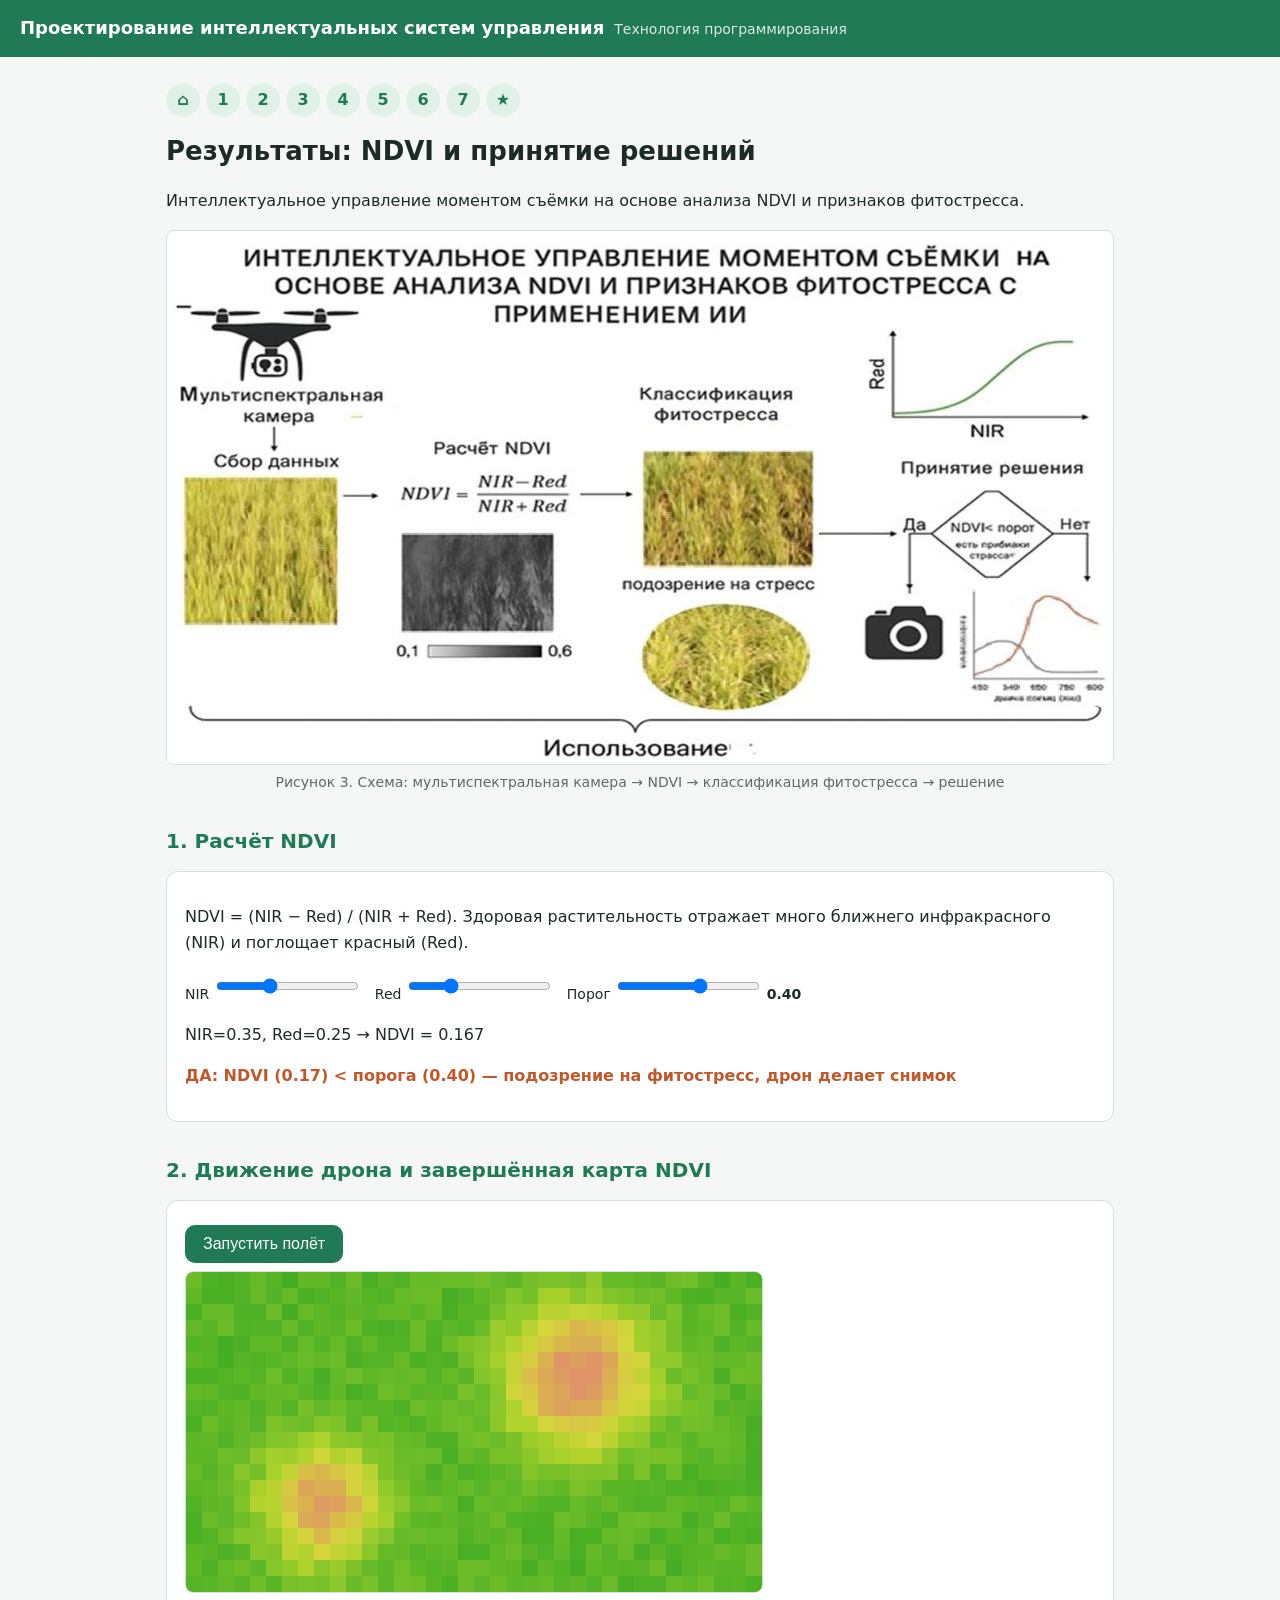
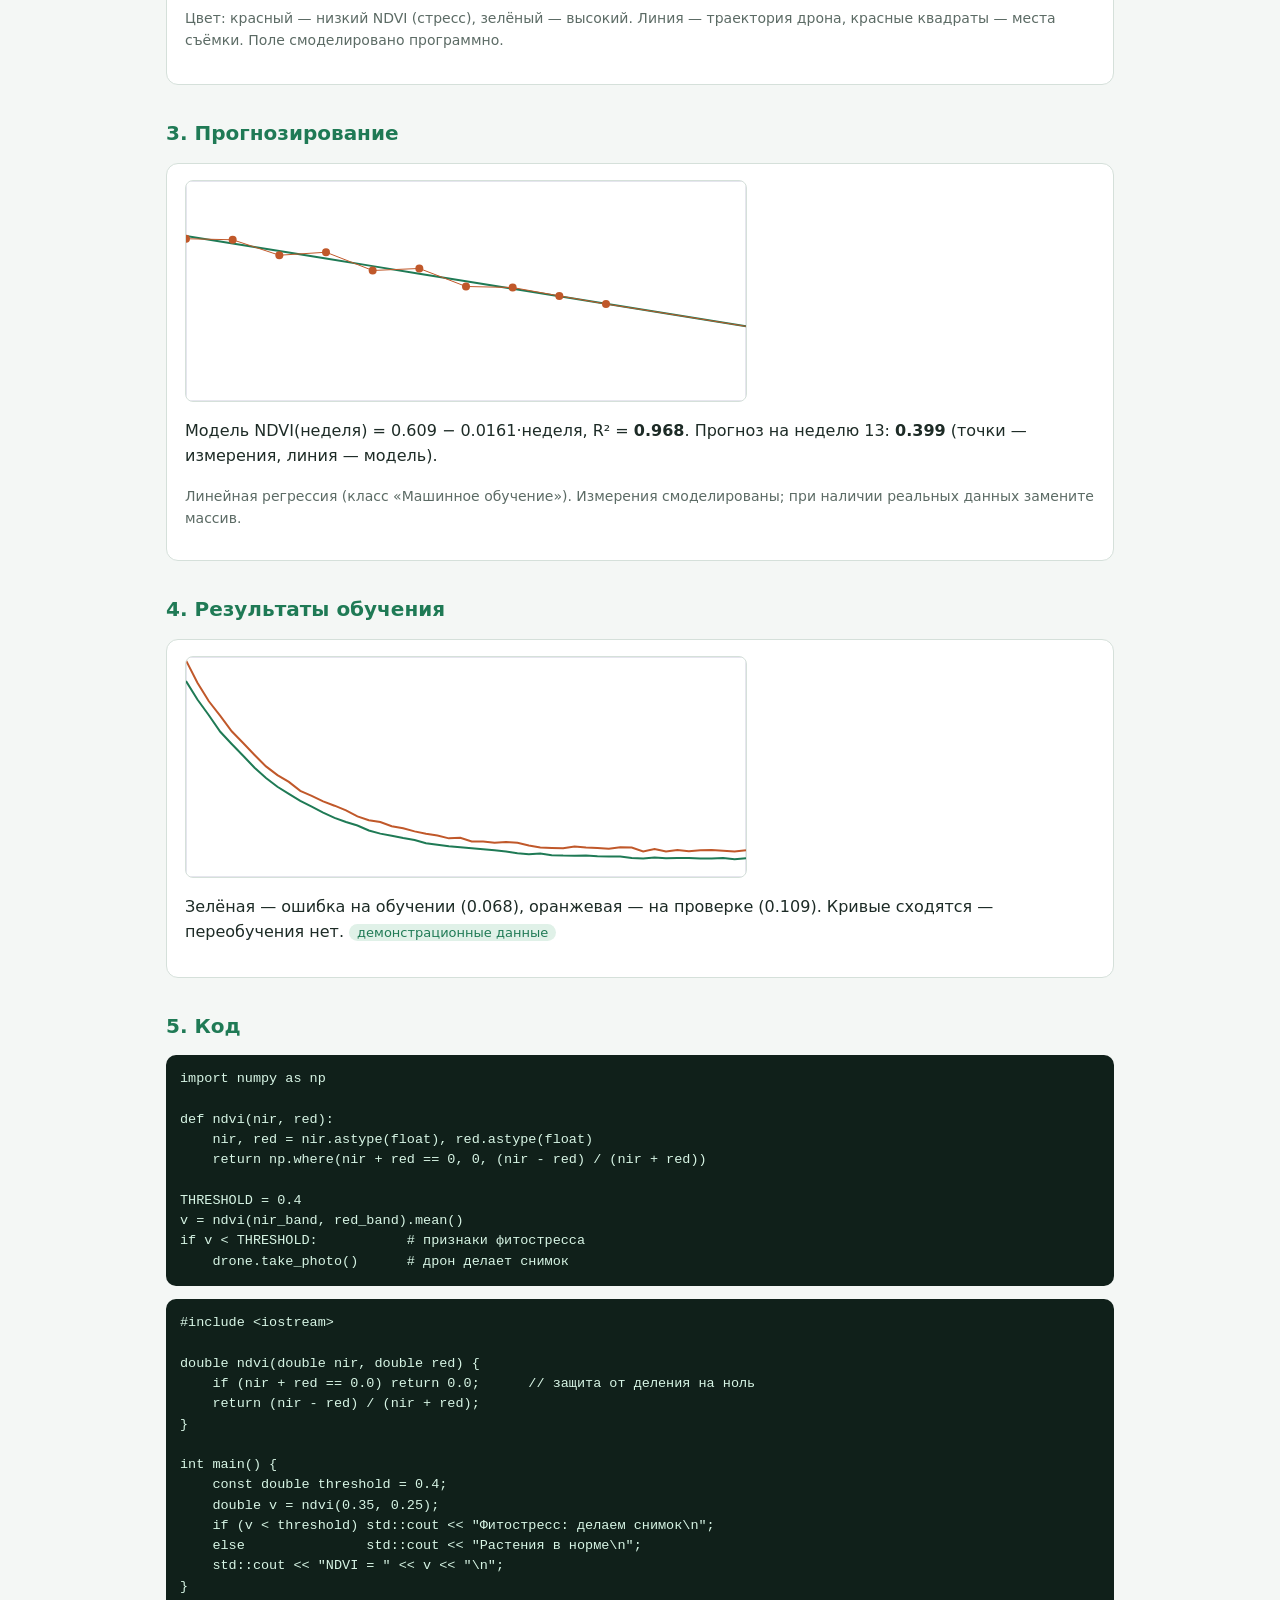
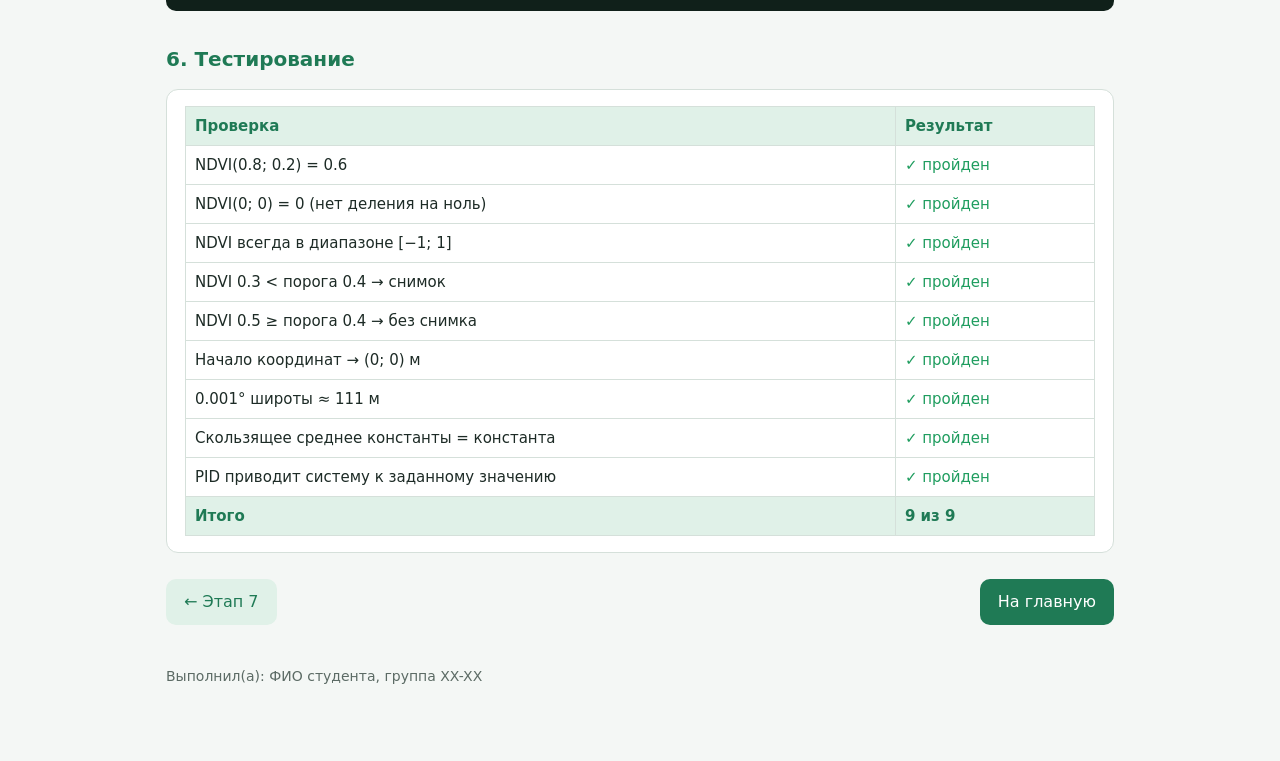
==== result.html @ 540489e9 "Add files via upload" ====
<!DOCTYPE html>
<html lang="ru"><head><meta charset="utf-8"><meta name="viewport" content="width=device-width,initial-scale=1">
<title>Результаты — Интеллектуальные системы управления</title><link rel="stylesheet" href="style.css"></head>
<body data-page="result"><header><b>Проектирование интеллектуальных систем управления</b><span>Технология программирования</span></header>
<main><div class="stepper"><a href="index.html" title="Главная">⌂</a><a href="stage1.html" class="">1</a><a href="stage2.html" class="">2</a><a href="stage3.html" class="">3</a><a href="stage4.html" class="">4</a><a href="stage5.html" class="">5</a><a href="stage6.html" class="">6</a><a href="stage7.html" class="">7</a><a href="result.html" title="Итоги">★</a></div><h1>Результаты: NDVI и принятие решений</h1>
<p>Интеллектуальное управление моментом съёмки на основе анализа NDVI и признаков фитостресса.</p>
<figure><img class="fig" src="img/fig3.jpg" alt="Рисунок 3"><figcaption>Рисунок 3. Схема: мультиспектральная камера → NDVI → классификация фитостресса → решение</figcaption></figure>
<h2>1. Расчёт NDVI</h2><div class="card"><p>NDVI = (NIR − Red) / (NIR + Red). Здоровая растительность отражает много ближнего инфракрасного (NIR) и поглощает красный (Red).</p>
<div class="ctl"><label>NIR <input type="range" id="nir" min="0" max="1" step="0.01" value="0.35"></label><label>Red <input type="range" id="red" min="0" max="1" step="0.01" value="0.25"></label><label>Порог <input type="range" id="thr" min="0.1" max="0.6" step="0.01" value="0.4"> <b id="tv"></b></label></div>
<p id="nv"></p><p id="dec"></p></div>
<h2>2. Движение дрона и завершённая карта NDVI</h2><div class="card"><div class="ctl"><button class="btn" id="fly">Запустить полёт</button></div>
<canvas id="map" width="576" height="320"></canvas><p class="note">Цвет: красный — низкий NDVI (стресс), зелёный — высокий. Линия — траектория дрона, красные квадраты — места съёмки. Поле смоделировано программно.</p><p id="fres"></p></div>
<h2>3. Прогнозирование</h2><div class="card"><canvas id="reg" width="560" height="220"></canvas><p id="rego"></p><p class="note">Линейная регрессия (класс «Машинное обучение»). Измерения смоделированы; при наличии реальных данных замените массив.</p></div>
<h2>4. Результаты обучения</h2><div class="card"><canvas id="loss" width="560" height="220"></canvas><p id="losso"></p></div>
<h2>5. Код</h2><pre>import numpy as np

def ndvi(nir, red):
    nir, red = nir.astype(float), red.astype(float)
    return np.where(nir + red == 0, 0, (nir - red) / (nir + red))

THRESHOLD = 0.4
v = ndvi(nir_band, red_band).mean()
if v &lt; THRESHOLD:           # признаки фитостресса
    drone.take_photo()      # дрон делает снимок</pre><pre>#include &lt;iostream&gt;

double ndvi(double nir, double red) {
    if (nir + red == 0.0) return 0.0;      // защита от деления на ноль
    return (nir - red) / (nir + red);
}

int main() {
    const double threshold = 0.4;
    double v = ndvi(0.35, 0.25);
    if (v &lt; threshold) std::cout &lt;&lt; &quot;Фитостресс: делаем снимок\n&quot;;
    else               std::cout &lt;&lt; &quot;Растения в норме\n&quot;;
    std::cout &lt;&lt; &quot;NDVI = &quot; &lt;&lt; v &lt;&lt; &quot;\n&quot;;
}</pre>
<h2>6. Тестирование</h2><div class="card table-wrap"><table><tr><th>Проверка</th><th>Результат</th></tr><tbody id="tests"></tbody></table></div>
<div class="nav"><a class="btn sec" href="stage7.html">← Этап 7</a><a class="btn" href="index.html">На главную</a></div><p class="note" style="margin-top:40px">Выполнил(а): ФИО студента, группа XX-XX</p></main><script src="app.js"></script></body></html>
---- style.css ----
:root{--bg:#f4f7f5;--card:#fff;--ink:#1d2b26;--mut:#5c6b65;--ac:#1f7a55;--ac2:#e0f1e8;--line:#d5e0da;--warn:#c0582a}
@media(prefers-color-scheme:dark){:root{--bg:#121816;--card:#1b2420;--ink:#e6efe9;--mut:#9db0a7;--ac:#4cc58d;--ac2:#1f3a2e;--line:#2c3b34;--warn:#f0905f}}
*{box-sizing:border-box}body{margin:0;font:16px/1.6 system-ui,Segoe UI,Arial,sans-serif;background:var(--bg);color:var(--ink)}
header{background:var(--ac);color:#fff;padding:14px 20px}header b{font-size:18px}header span{opacity:.85;font-size:14px;margin-left:10px}
main{max-width:980px;margin:0 auto;padding:20px 16px 60px}
h1{font-size:26px;margin:.4em 0}h2{font-size:20px;margin:1.6em 0 .5em;color:var(--ac)}
.card{background:var(--card);border:1px solid var(--line);border-radius:12px;padding:16px 18px;margin:14px 0}
.stepper{display:flex;gap:6px;flex-wrap:wrap;margin:6px 0 14px}.stepper a{width:34px;height:34px;border-radius:50%;display:grid;place-items:center;background:var(--ac2);color:var(--ac);text-decoration:none;font-weight:700}
.stepper a.on{background:var(--ac);color:#fff}
.grid{display:grid;grid-template-columns:repeat(auto-fill,minmax(210px,1fr));gap:12px}
.btn{display:inline-block;background:var(--ac);color:#fff;border:0;border-radius:10px;padding:10px 18px;font-size:16px;text-decoration:none;cursor:pointer}
.btn.sec{background:var(--ac2);color:var(--ac)}.stage-btn{padding:14px;text-align:left;display:block}.stage-btn small{display:block;opacity:.85;font-weight:400}
.nav{display:flex;justify-content:space-between;gap:10px;margin-top:26px;flex-wrap:wrap}
img.fig{max-width:100%;border-radius:8px;border:1px solid var(--line);display:block;margin:auto;background:#fff}
figcaption{text-align:center;color:var(--mut);font-size:14px;margin-top:6px}figure{margin:12px 0}
pre{background:#10201a;color:#d7f5e5;border-radius:10px;padding:14px;overflow:auto;font-size:13.5px;line-height:1.5}
table{border-collapse:collapse;width:100%;font-size:15px}th,td{border:1px solid var(--line);padding:7px 9px;text-align:left}th{background:var(--ac2);color:var(--ac)}
.table-wrap{overflow-x:auto}canvas{max-width:100%;height:auto;border:1px solid var(--line);border-radius:8px;background:#fff;display:block}
.ctl{display:flex;flex-wrap:wrap;gap:14px;align-items:center;margin:8px 0;font-size:14px}.ctl input[type=number]{width:110px}
input,select{font:inherit;padding:4px 6px;border-radius:6px;border:1px solid var(--line);background:var(--card);color:var(--ink)}
.ok{color:#1f9d5f}.bad{color:var(--warn)}.note{color:var(--mut);font-size:14px}.tag{background:var(--ac2);color:var(--ac);padding:1px 8px;border-radius:99px;font-size:13px}
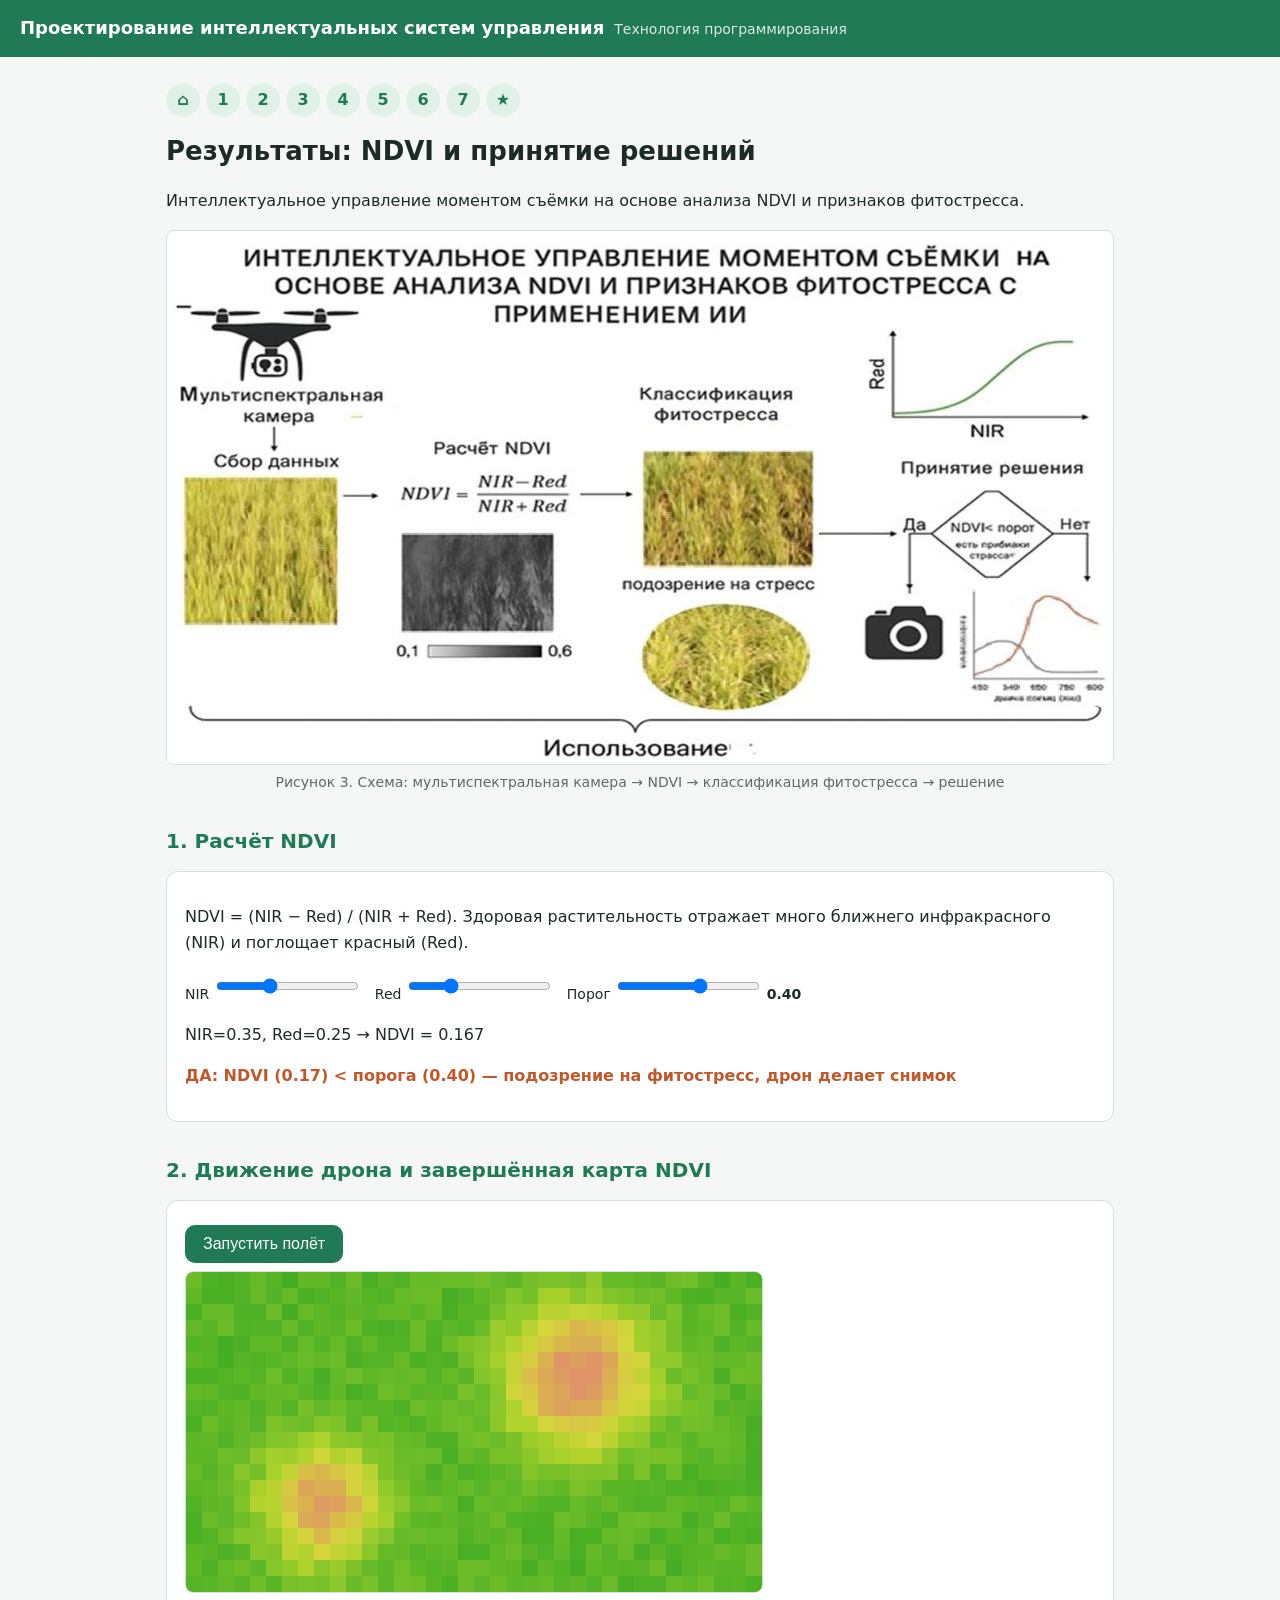
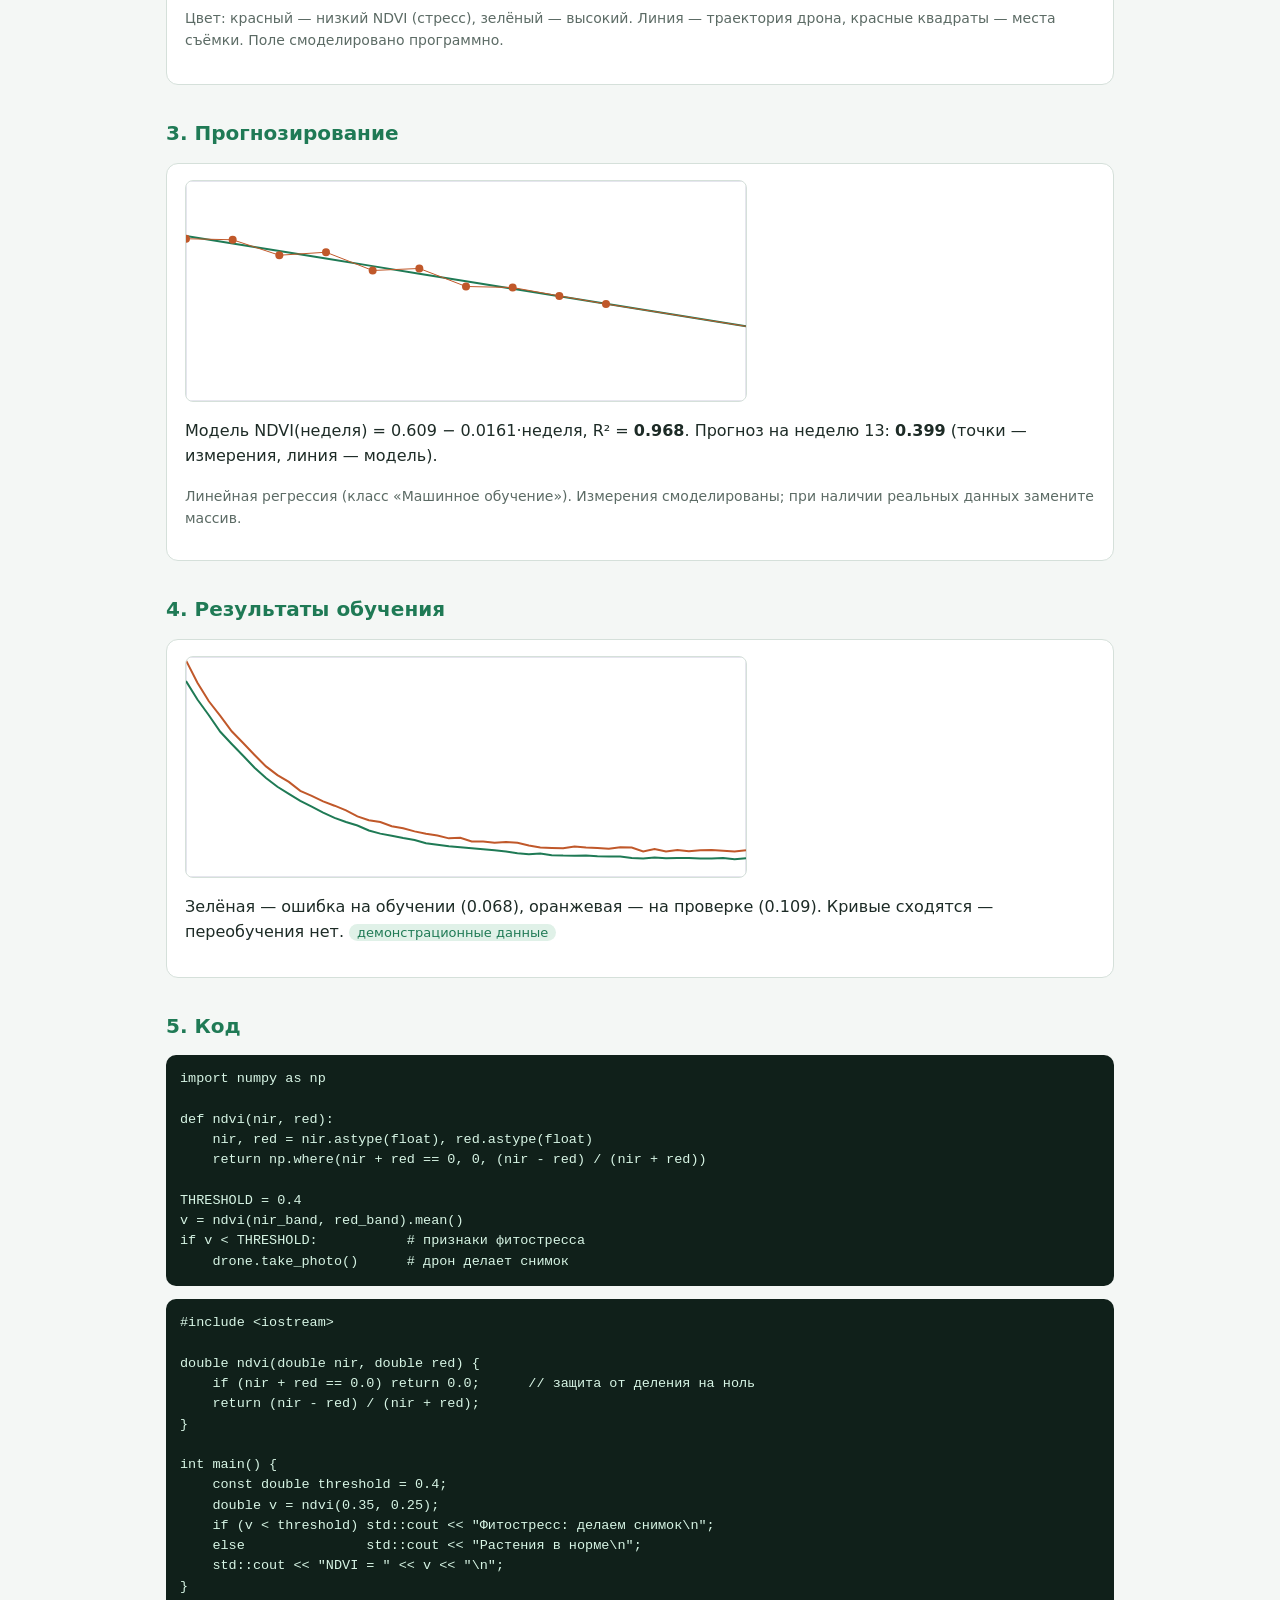
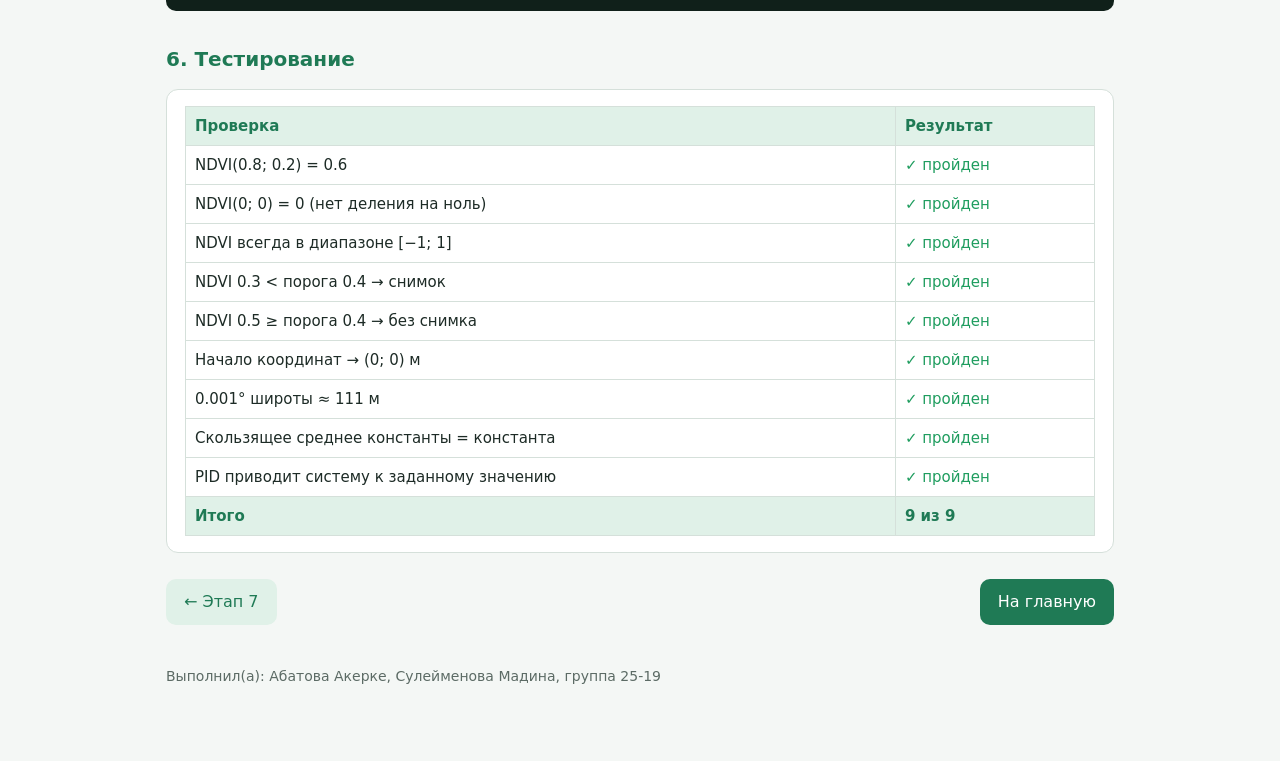
==== commit 94bc772f: "Update result.html" ====
--- a/result.html
+++ b/result.html
@@ -36,4 +36,4 @@
     std::cout &lt;&lt; &quot;NDVI = &quot; &lt;&lt; v &lt;&lt; &quot;\n&quot;;
 }</pre>
 <h2>6. Тестирование</h2><div class="card table-wrap"><table><tr><th>Проверка</th><th>Результат</th></tr><tbody id="tests"></tbody></table></div>
-<div class="nav"><a class="btn sec" href="stage7.html">← Этап 7</a><a class="btn" href="index.html">На главную</a></div><p class="note" style="margin-top:40px">Выполнил(а): ФИО студента, группа XX-XX</p></main><script src="app.js"></script></body></html>+<div class="nav"><a class="btn sec" href="stage7.html">← Этап 7</a><a class="btn" href="index.html">На главную</a></div><p class="note" style="margin-top:40px">Выполнил(а): Абатова Акерке, Сулейменова Мадина, группа 25-19</p></main><script src="app.js"></script></body></html>
